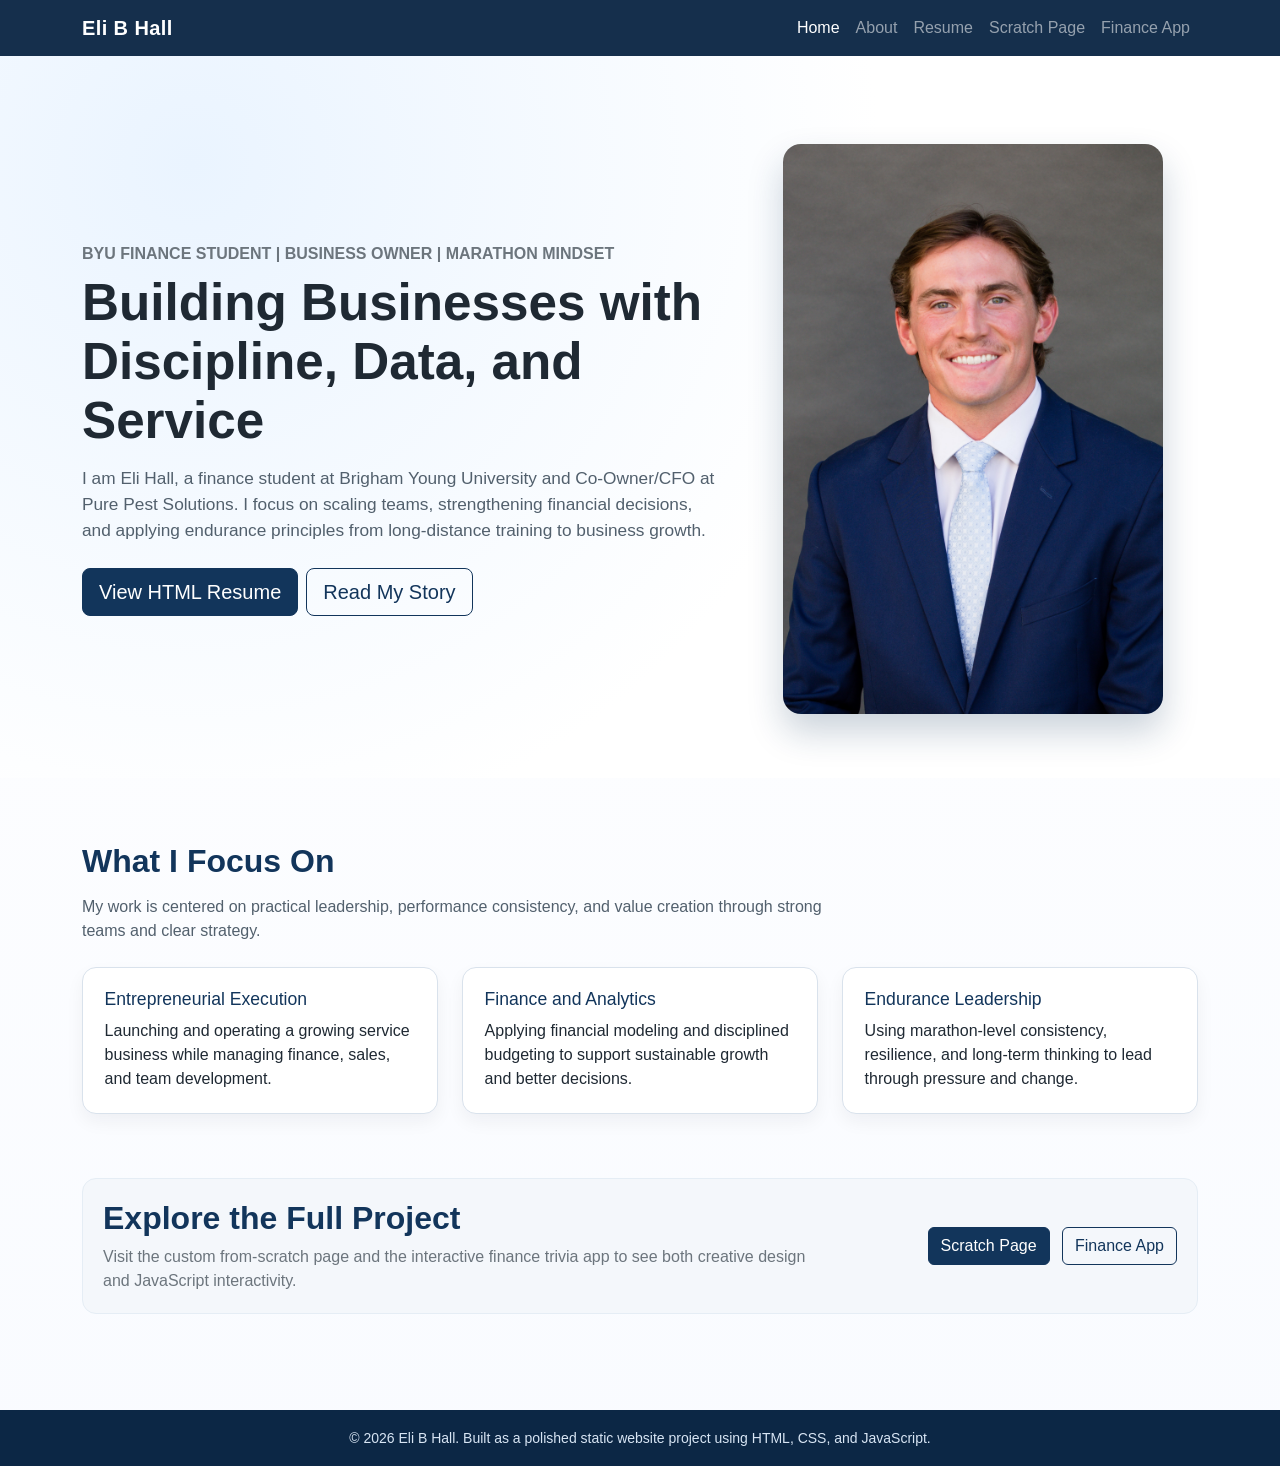
==== index.html @ f7044dc9 "Build polished multi-page class website with Bootstrap pages, scratch page, and finance trivia app" ====
<!DOCTYPE html>
<html lang="en">
<head>
  <meta charset="UTF-8" />
  <meta name="viewport" content="width=device-width, initial-scale=1.0" />
  <title>Eli B Hall | Finance, Leadership, and Endurance</title>
  <meta name="description" content="Personal brand website for Eli B Hall, BYU finance student, entrepreneur, and marathon runner." />
  <link href="https://cdn.jsdelivr.net/npm/bootstrap@5.3.3/dist/css/bootstrap.min.css" rel="stylesheet" integrity="sha384-QWTKZyjpPEjISv5WaRU9OFeRpok6YctnYmDr5pNlyT2bRjXh0JMhjY6hW+ALEwIH" crossorigin="anonymous" />
  <link rel="stylesheet" href="css/styles.css" />
</head>
<body>
  <nav class="navbar navbar-expand-lg navbar-dark site-navbar sticky-top">
    <div class="container">
      <a class="navbar-brand" href="index.html">Eli B Hall</a>
      <button class="navbar-toggler" type="button" data-bs-toggle="collapse" data-bs-target="#mainNav" aria-controls="mainNav" aria-expanded="false" aria-label="Toggle navigation">
        <span class="navbar-toggler-icon"></span>
      </button>
      <div class="collapse navbar-collapse" id="mainNav">
        <ul class="navbar-nav ms-auto">
          <li class="nav-item"><a class="nav-link active" aria-current="page" href="index.html">Home</a></li>
          <li class="nav-item"><a class="nav-link" href="about.html">About</a></li>
          <li class="nav-item"><a class="nav-link" href="resume.html">Resume</a></li>
          <li class="nav-item"><a class="nav-link" href="scratch.html">Scratch Page</a></li>
          <li class="nav-item"><a class="nav-link" href="app.html">Finance App</a></li>
        </ul>
      </div>
    </div>
  </nav>

  <header class="hero">
    <div class="container">
      <div class="row align-items-center g-4">
        <div class="col-lg-7">
          <p class="text-uppercase fw-semibold text-secondary mb-2">BYU Finance Student | Business Owner | Marathon Mindset</p>
          <h1 class="hero-title">Building Businesses with Discipline, Data, and Service</h1>
          <p class="hero-subtitle mt-3">
            I am Eli Hall, a finance student at Brigham Young University and Co-Owner/CFO at Pure Pest Solutions. I focus on scaling teams,
            strengthening financial decisions, and applying endurance principles from long-distance training to business growth.
          </p>
          <div class="d-flex flex-wrap gap-2 mt-4">
            <a class="btn btn-brand btn-lg" href="resume.html">View HTML Resume</a>
            <a class="btn btn-outline-brand btn-lg" href="about.html">Read My Story</a>
          </div>
        </div>
        <div class="col-lg-5 text-center">
          <img src="images/eli-hall-headshot.jpeg" class="profile-image" alt="Professional headshot of Eli B Hall in a blue suit" />
        </div>
      </div>
    </div>
  </header>

  <main>
    <section class="section-pad">
      <div class="container">
        <h2 class="section-heading">What I Focus On</h2>
        <p class="section-lead mb-4">My work is centered on practical leadership, performance consistency, and value creation through strong teams and clear strategy.</p>
        <div class="row g-4">
          <div class="col-md-4">
            <article class="info-card">
              <h3>Entrepreneurial Execution</h3>
              <p class="mb-0">Launching and operating a growing service business while managing finance, sales, and team development.</p>
            </article>
          </div>
          <div class="col-md-4">
            <article class="info-card">
              <h3>Finance and Analytics</h3>
              <p class="mb-0">Applying financial modeling and disciplined budgeting to support sustainable growth and better decisions.</p>
            </article>
          </div>
          <div class="col-md-4">
            <article class="info-card">
              <h3>Endurance Leadership</h3>
              <p class="mb-0">Using marathon-level consistency, resilience, and long-term thinking to lead through pressure and change.</p>
            </article>
          </div>
        </div>
      </div>
    </section>

    <section class="section-pad pt-0">
      <div class="container">
        <div class="soft-panel">
          <div class="row align-items-center g-3">
            <div class="col-lg-8">
              <h2 class="section-heading mb-2">Explore the Full Project</h2>
              <p class="mb-0 text-secondary">Visit the custom from-scratch page and the interactive finance trivia app to see both creative design and JavaScript interactivity.</p>
            </div>
            <div class="col-lg-4 text-lg-end">
              <a class="btn btn-brand me-2" href="scratch.html">Scratch Page</a>
              <a class="btn btn-outline-brand" href="app.html">Finance App</a>
            </div>
          </div>
        </div>
      </div>
    </section>
  </main>

  <footer class="footer">
    <div class="container text-center">
      <small>&copy; 2026 Eli B Hall. Built as a polished static website project using HTML, CSS, and JavaScript.</small>
    </div>
  </footer>

  <script src="https://cdn.jsdelivr.net/npm/bootstrap@5.3.3/dist/js/bootstrap.bundle.min.js" integrity="sha384-YvpcrYf0tY3lHB60NNkmXc5s9fDVZLESaAA55NDzOxhy9GkcIdslK1eN7N6jIeHz" crossorigin="anonymous"></script>
</body>
</html>
---- css/styles.css ----
:root {
  --primary: #12355b;
  --primary-dark: #0c2745;
  --accent: #1f7a8c;
  --bg-soft: #f4f7fb;
  --text-main: #1f2933;
  --text-muted: #52606d;
  --card-border: #d9e2ec;
}

body {
  font-family: "Segoe UI", Tahoma, Geneva, Verdana, sans-serif;
  color: var(--text-main);
  background: linear-gradient(180deg, #ffffff 0%, #f9fbff 100%);
}

.site-navbar {
  background: rgba(12, 39, 69, 0.96);
}

.navbar-brand {
  font-weight: 700;
  letter-spacing: 0.4px;
}

.hero {
  background: radial-gradient(circle at 15% 15%, #eaf4ff 0%, #ffffff 55%);
  padding: 5.5rem 0 4rem;
}

.hero-title {
  font-size: clamp(2rem, 4vw, 3.2rem);
  font-weight: 800;
  line-height: 1.15;
}

.hero-subtitle {
  color: var(--text-muted);
  max-width: 720px;
  font-size: 1.08rem;
}

.profile-image {
  border-radius: 18px;
  box-shadow: 0 18px 35px rgba(18, 53, 91, 0.22);
  width: 100%;
  max-width: 380px;
  height: auto;
}

.section-pad {
  padding: 4rem 0;
}

.section-heading {
  font-weight: 750;
  color: var(--primary);
  margin-bottom: 0.9rem;
}

.section-lead {
  color: var(--text-muted);
  max-width: 780px;
}

.info-card {
  border: 1px solid var(--card-border);
  border-radius: 14px;
  background-color: #ffffff;
  padding: 1.35rem;
  height: 100%;
  box-shadow: 0 8px 18px rgba(16, 24, 40, 0.05);
}

.info-card h3,
.info-card h4 {
  color: var(--primary);
  font-size: 1.1rem;
  margin-bottom: 0.55rem;
}

.soft-panel {
  background: var(--bg-soft);
  border: 1px solid #e5edf5;
  border-radius: 14px;
  padding: 1.25rem;
}

.resume-header {
  border-bottom: 2px solid #e4e9ef;
  margin-bottom: 1.3rem;
  padding-bottom: 1rem;
}

.resume-role {
  font-weight: 700;
  color: var(--primary-dark);
}

.resume-meta {
  color: var(--text-muted);
  font-size: 0.95rem;
}

.resume-list {
  margin-bottom: 0;
}

.resume-list li {
  margin-bottom: 0.45rem;
}

.chip-wrap {
  display: flex;
  flex-wrap: wrap;
  gap: 0.55rem;
}

.chip {
  border: 1px solid #bfd3ea;
  background: #f2f8ff;
  color: #184e85;
  border-radius: 999px;
  padding: 0.35rem 0.78rem;
  font-size: 0.92rem;
}

.contact-card {
  border-left: 5px solid var(--accent);
}

.footer {
  background: #0c2745;
  color: #d8e5f4;
  padding: 1rem 0;
  margin-top: 2rem;
}

.btn-brand {
  background: var(--primary);
  color: #fff;
  border: 1px solid var(--primary);
}

.btn-brand:hover,
.btn-brand:focus {
  background: var(--primary-dark);
  border-color: var(--primary-dark);
  color: #fff;
}

.btn-outline-brand {
  border: 1px solid var(--primary);
  color: var(--primary);
}

.btn-outline-brand:hover,
.btn-outline-brand:focus {
  background: var(--primary);
  color: #fff;
}

@media (max-width: 767px) {
  .hero {
    padding-top: 4.2rem;
  }

  .section-pad {
    padding: 2.7rem 0;
  }

  .hero-subtitle {
    font-size: 1rem;
  }
}
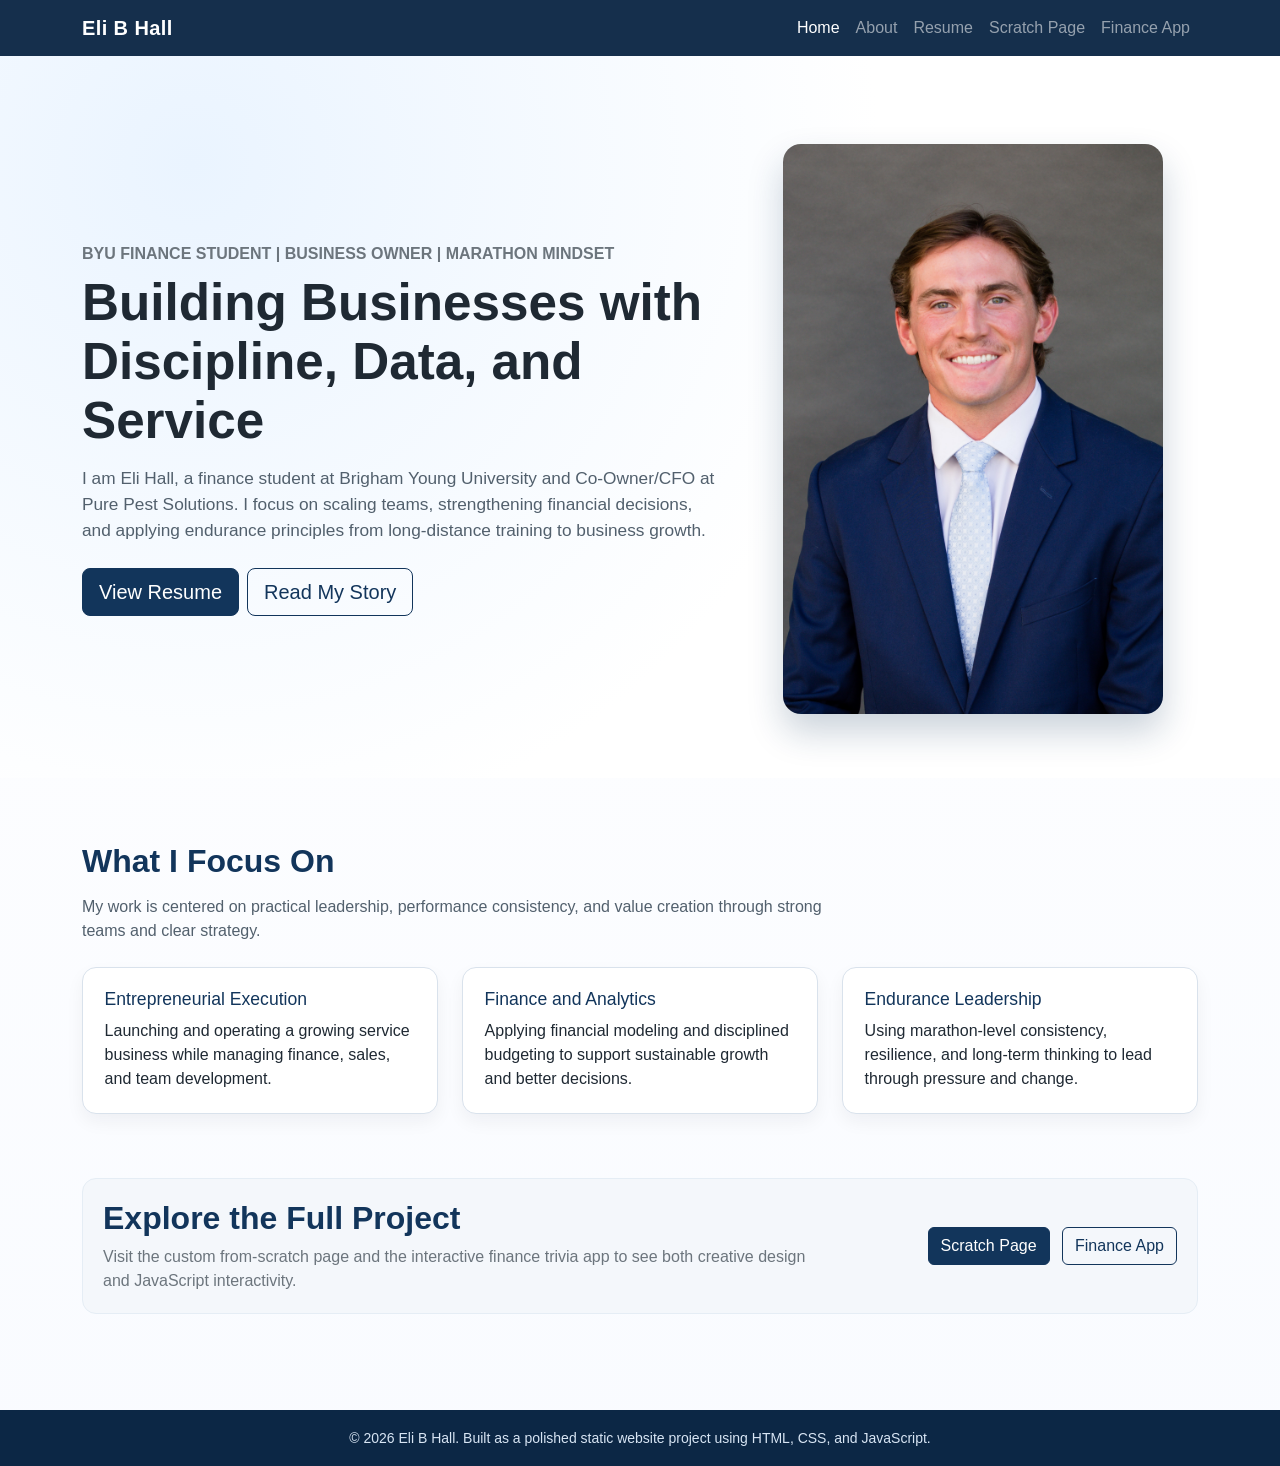
==== commit 9dc32bb8: "Update home button text to View Resume" ====
--- a/index.html
+++ b/index.html
@@ -38,7 +38,7 @@
             strengthening financial decisions, and applying endurance principles from long-distance training to business growth.
           </p>
           <div class="d-flex flex-wrap gap-2 mt-4">
-            <a class="btn btn-brand btn-lg" href="resume.html">View HTML Resume</a>
+            <a class="btn btn-brand btn-lg" href="resume.html">View Resume</a>
             <a class="btn btn-outline-brand btn-lg" href="about.html">Read My Story</a>
           </div>
         </div>
--- a/css/styles.css
+++ b/css/styles.css
@@ -123,6 +123,35 @@
   border-radius: 999px;
   padding: 0.35rem 0.78rem;
   font-size: 0.92rem;
+  position: relative;
+  overflow: hidden;
+  transition: transform 0.2s ease, box-shadow 0.2s ease, background-color 0.2s ease, color 0.2s ease;
+  cursor: default;
+}
+
+.chip::before {
+  content: "";
+  position: absolute;
+  top: 0;
+  left: -120%;
+  width: 80%;
+  height: 100%;
+  background: linear-gradient(120deg, transparent, rgba(255, 255, 255, 0.8), transparent);
+  transition: left 0.35s ease;
+}
+
+.chip:hover,
+.chip:focus-visible {
+  background: #1f7a8c;
+  color: #ffffff;
+  border-color: #1f7a8c;
+  transform: translateY(-2px);
+  box-shadow: 0 8px 18px rgba(31, 122, 140, 0.28);
+}
+
+.chip:hover::before,
+.chip:focus-visible::before {
+  left: 130%;
 }
 
 .contact-card {
